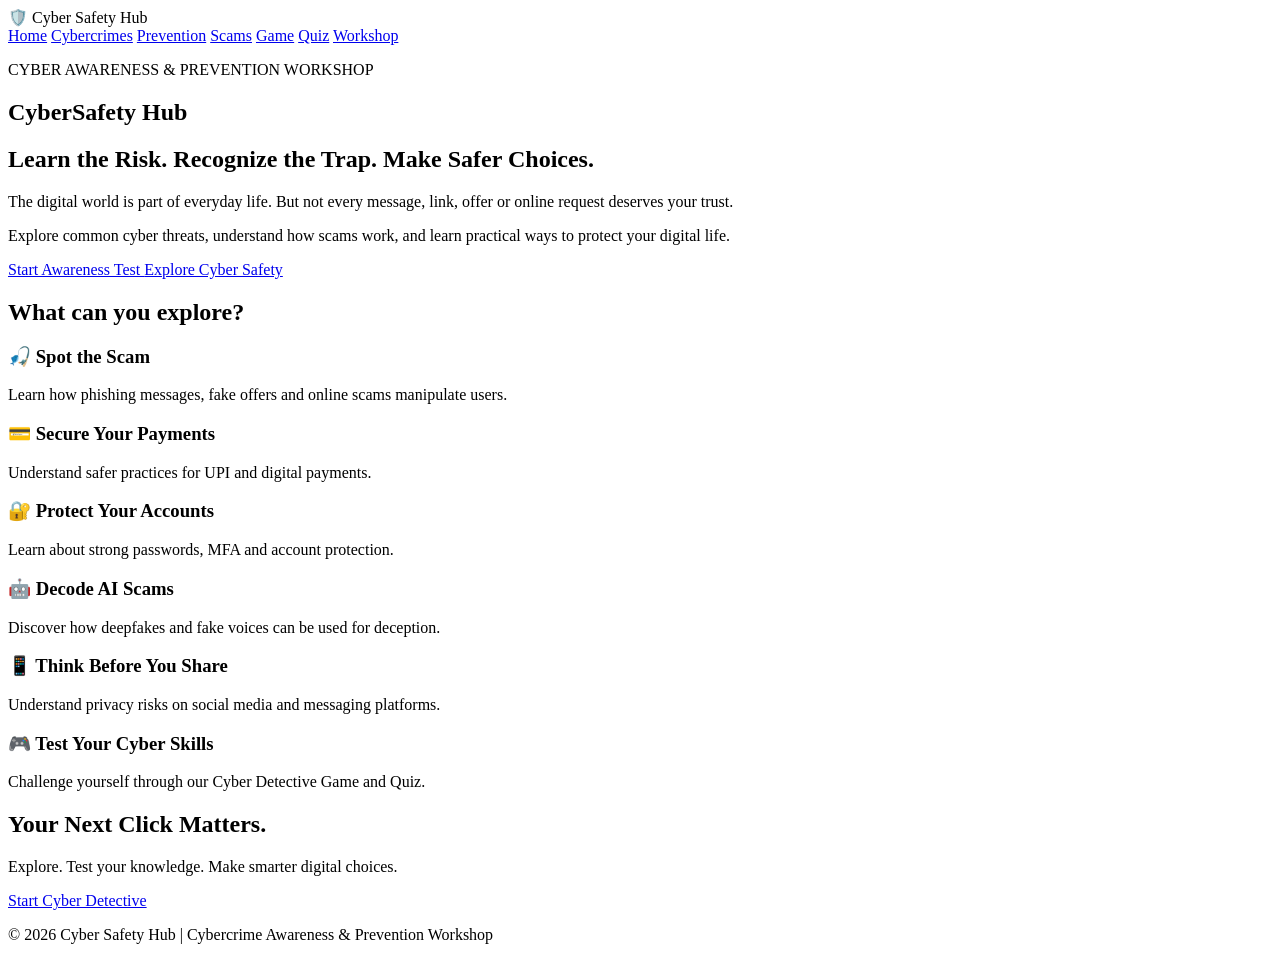
==== index.html @ ed31f47b "cyber awareness and prevention workshop" ====
<!DOCTYPE html>
<html lang="en">
<head>
    <meta charset="UTF-8">
    <meta name="viewport" content="width=device-width, initial-scale=1.0">

    <title>Cyber Safety Hub</title>

    <link rel="stylesheet" href="css/style.css">
</head>

<body>

<header>
    <nav class="navbar">

        <div class="logo">
            🛡️ Cyber Safety Hub
        </div>

        <div class="nav-links">
            <a href="index.html">Home</a>
            <a href="pages/cybercrimes.html">Cybercrimes</a>
            <a href="pages/prevention.html">Prevention</a>
            <a href="pages/scams.html">Scams</a>
            <a href="pages/game.html">Game</a>
            <a href="pages/quiz.html">Quiz</a>
            <a href="pages/workshop.html">Workshop</a>
        </div>

    </nav>
</header>


<main>

<section class="hero">

    <div class="hero-content">

        <p class="small-title">
            CYBER AWARENESS & PREVENTION WORKSHOP
        </p>

        <h1>
            CyberSafety Hub
        </h1>

        <h2>
            Learn the Risk. Recognize the Trap. Make Safer Choices.
        </h2>

        <p>
            The digital world is part of everyday life.
            But not every message, link, offer or online request
            deserves your trust.
        </p>

        <p>
            Explore common cyber threats, understand how scams work,
            and learn practical ways to protect your digital life.
        </p>

        <div class="buttons">

            <a href="https://forms.gle/2dHNPyvSGw75qEpR8"
               target="_blank"
               class="btn primary">
                Start Awareness Test
            </a>

            <a href="#learn"
               class="btn secondary">
                Explore Cyber Safety
            </a>

        </div>

    </div>

</section>


<section id="learn" class="section">

    <h2>What can you explore?</h2>

    <div class="cards">

        <div class="card">
            <h3>🎣 Spot the Scam</h3>
            <p>
                Learn how phishing messages, fake offers
                and online scams manipulate users.
            </p>
        </div>

        <div class="card">
            <h3>💳 Secure Your Payments</h3>
            <p>
                Understand safer practices for UPI
                and digital payments.
            </p>
        </div>

        <div class="card">
            <h3>🔐 Protect Your Accounts</h3>
            <p>
                Learn about strong passwords,
                MFA and account protection.
            </p>
        </div>

        <div class="card">
            <h3>🤖 Decode AI Scams</h3>
            <p>
                Discover how deepfakes and fake voices
                can be used for deception.
            </p>
        </div>

        <div class="card">
            <h3>📱 Think Before You Share</h3>
            <p>
                Understand privacy risks on social
                media and messaging platforms.
            </p>
        </div>

        <div class="card">
            <h3>🎮 Test Your Cyber Skills</h3>
            <p>
                Challenge yourself through our
                Cyber Detective Game and Quiz.
            </p>
        </div>

    </div>

</section>


<section class="callout">

    <h2>Your Next Click Matters.</h2>

    <p>
        Explore. Test your knowledge. Make smarter digital choices.
    </p>

    <a href="pages/game.html" class="btn primary">
        Start Cyber Detective
    </a>

</section>

</main>


<footer>

    <p>
        © 2026 Cyber Safety Hub | Cybercrime Awareness & Prevention Workshop
    </p>

</footer>

<script src="js/main.js"></script>

</body>
</html>
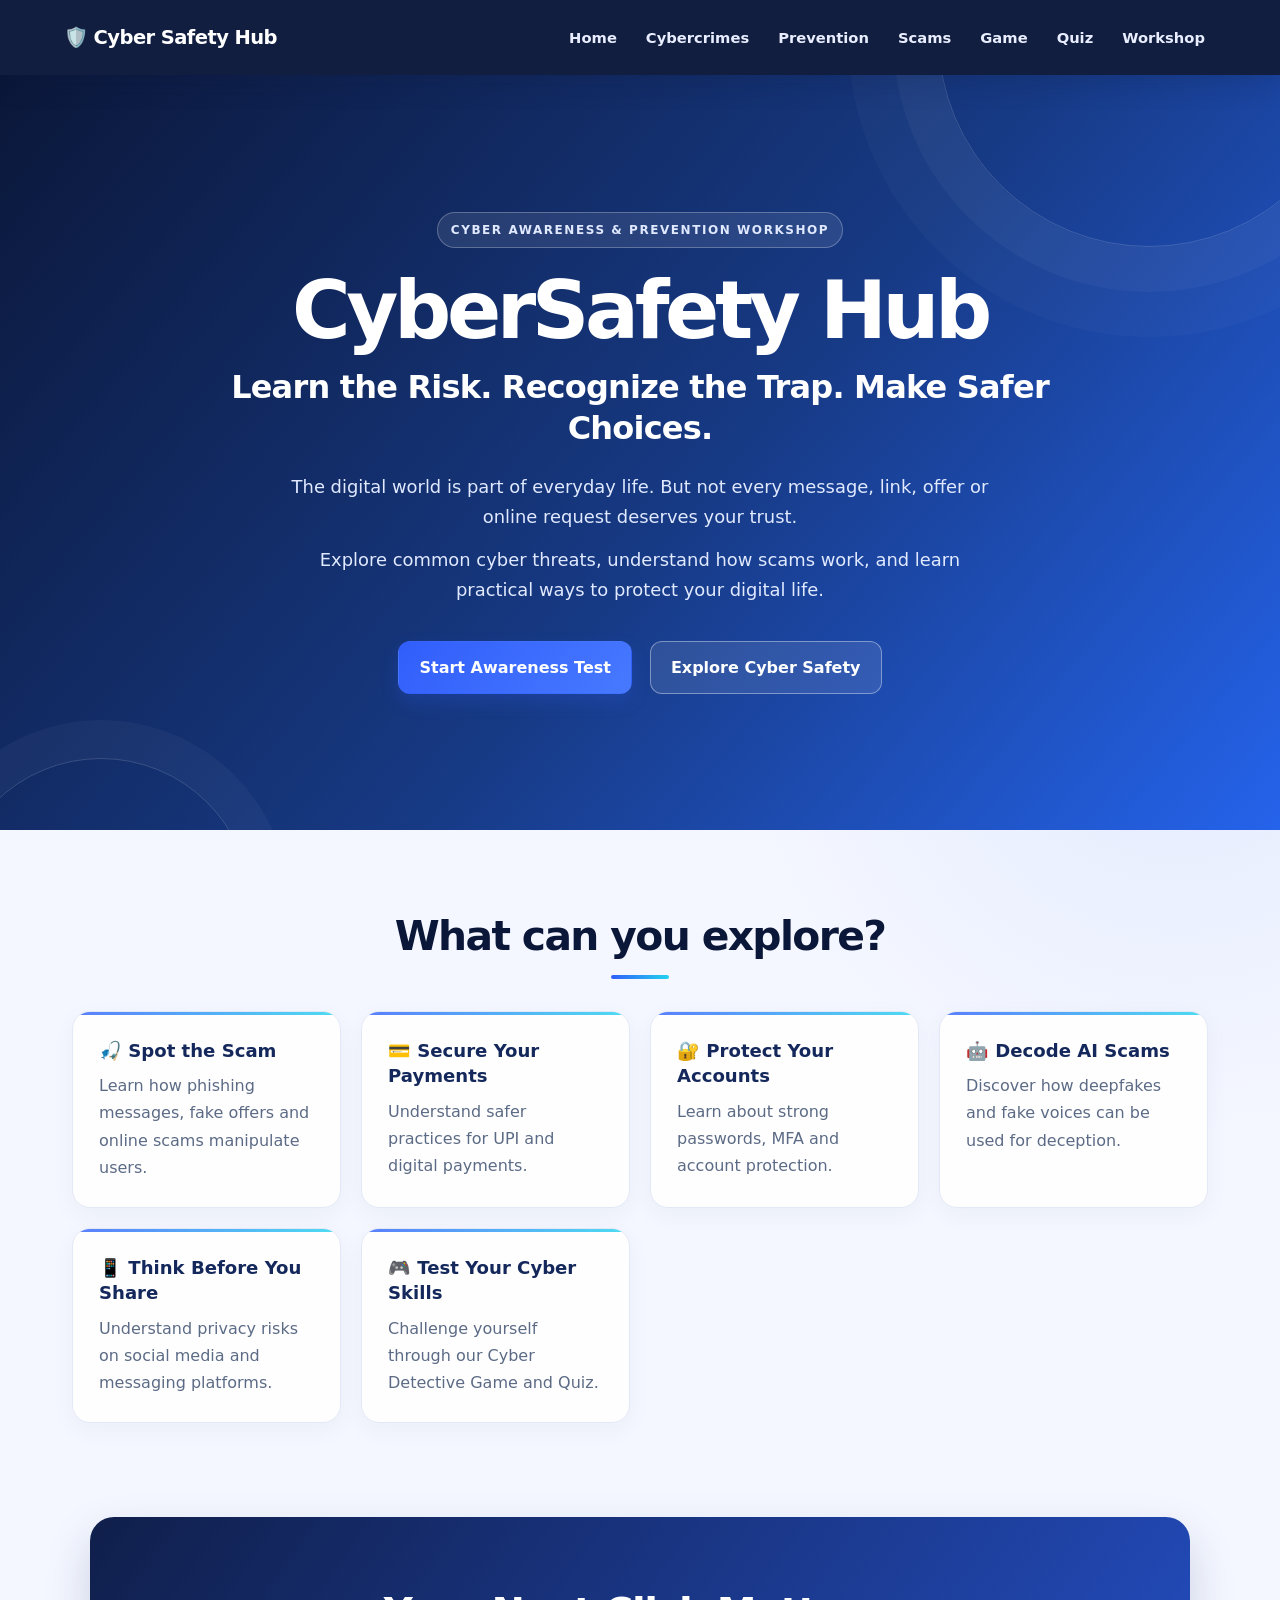
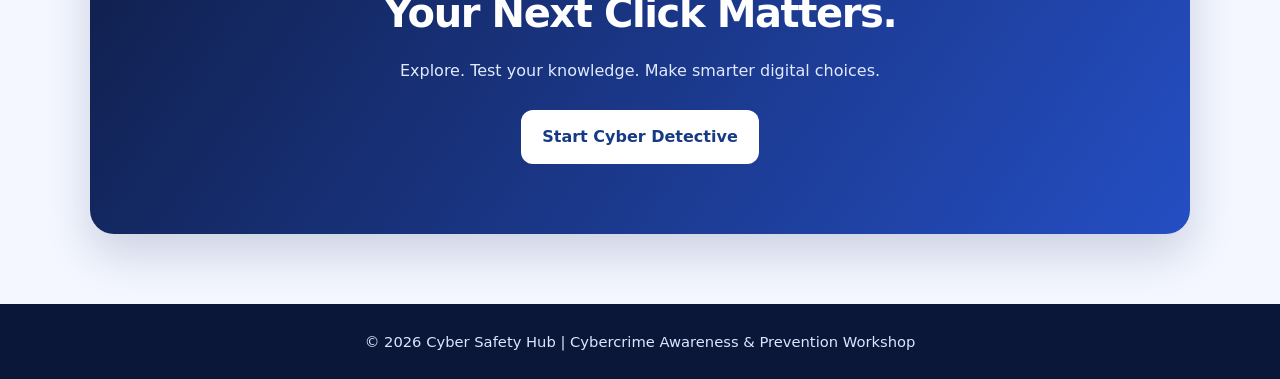
==== commit 141ad6c1: "Update Awareness Test Google Form link" ====
--- a/index.html
+++ b/index.html
@@ -63,7 +63,7 @@
 
         <div class="buttons">
 
-            <a href="https://forms.gle/2dHNPyvSGw75qEpR8"
+            <a href="https://forms.gle/Wnet2YFrooA3jLqL9"
                target="_blank"
                class="btn primary">
                 Start Awareness Test
--- a/css/style.css
+++ b/css/style.css
@@ -0,0 +1,192 @@
+/* Cyber Safety Hub — refreshed visual theme */
+:root {
+  --navy: #0b1739;
+  --navy-2: #14285c;
+  --blue: #315efb;
+  --cyan: #22d3ee;
+  --ink: #17233f;
+  --muted: #5c6b85;
+  --surface: #ffffff;
+  --page: #f4f7ff;
+  --line: #e2e8f5;
+  --shadow: 0 18px 45px rgba(22, 40, 85, .10);
+}
+* { box-sizing: border-box; margin: 0; padding: 0; }
+html { scroll-behavior: smooth; }
+body {
+  font-family: Inter, ui-sans-serif, system-ui, -apple-system, "Segoe UI", Arial, sans-serif;
+  background: var(--page);
+  background-image: radial-gradient(circle at 8% 8%, rgba(34,211,238,.10), transparent 26rem),
+                    radial-gradient(circle at 92% 35%, rgba(49,94,251,.08), transparent 28rem);
+  color: var(--ink);
+  line-height: 1.7;
+}
+a { transition: color .2s ease, background .2s ease, transform .2s ease, box-shadow .2s ease; }
+.navbar {
+  position: relative;
+  z-index: 5;
+  background: rgba(11, 23, 57, .97);
+  color: white;
+  padding: 17px clamp(18px, 5vw, 76px);
+  display: flex;
+  justify-content: space-between;
+  align-items: center;
+  gap: 18px;
+  flex-wrap: wrap;
+  box-shadow: 0 8px 28px rgba(11,23,57,.18);
+}
+.navbar h1, .logo { color: #fff; font-size: 1.22rem; font-weight: 800; letter-spacing: -.03em; }
+.nav-links { display: flex; align-items: center; gap: 7px; flex-wrap: wrap; }
+.nav-links a {
+  color: #e8eeff; text-decoration: none; font-size: .92rem; font-weight: 650;
+  padding: 8px 11px; border-radius: 9px;
+}
+.nav-links a:hover, .nav-links a:focus-visible { color: white; background: rgba(255,255,255,.13); outline: none; }
+.hero {
+  position: relative; overflow: hidden; text-align: center;
+  padding: clamp(70px, 10vw, 125px) 22px clamp(76px, 10vw, 130px);
+  color: white;
+  background: linear-gradient(130deg, #0b1739 0%, #173a85 55%, #2563eb 100%);
+}
+.hero::before, .hero::after {
+  content: ""; position: absolute; border-radius: 50%; pointer-events: none;
+  border: 1px solid rgba(255,255,255,.16);
+}
+.hero::before { width: 420px; height: 420px; top: -250px; right: -80px; box-shadow: 0 0 0 45px rgba(255,255,255,.035), 0 0 0 90px rgba(255,255,255,.025); }
+.hero::after { width: 300px; height: 300px; bottom: -230px; left: -50px; box-shadow: 0 0 0 38px rgba(255,255,255,.035); }
+.hero-content { position: relative; z-index: 1; max-width: 900px; margin: auto; }
+.small-title { display: inline-block; margin-bottom: 20px !important; padding: 7px 13px; border: 1px solid rgba(255,255,255,.26); border-radius: 999px; background: rgba(255,255,255,.09); color: #b9f5ff; font-size: .75rem !important; font-weight: 800; letter-spacing: .13em; }
+.hero h1 { margin-bottom: 12px; font-size: clamp(2.7rem, 7vw, 5rem); line-height: 1.08; letter-spacing: -.055em; }
+.hero h2 { max-width: 850px; margin: 0 auto 22px; font-size: clamp(1.35rem, 3vw, 2rem); line-height: 1.3; letter-spacing: -.025em; }
+.hero p { max-width: 720px; margin: 12px auto; color: #e0e9ff; font-size: clamp(1rem, 1.8vw, 1.12rem); }
+.buttons { display: flex; justify-content: center; align-items: center; flex-wrap: wrap; gap: 10px; margin-top: 27px; }
+.btn {
+  display: inline-flex; justify-content: center; align-items: center; gap: 8px;
+  margin: 8px 4px; padding: 12px 20px; border: 1px solid transparent;
+  background: linear-gradient(135deg, var(--blue), #4779ff); color: white;
+  text-decoration: none; font-weight: 750; border-radius: 12px;
+  box-shadow: 0 8px 18px rgba(49,94,251,.20); cursor: pointer; font: inherit;
+  font-weight: 750;
+}
+.btn:hover { transform: translateY(-2px); box-shadow: 0 12px 24px rgba(49,94,251,.28); }
+.btn:focus-visible, button:focus-visible, a:focus-visible { outline: 3px solid var(--cyan); outline-offset: 3px; }
+.btn.secondary { background: rgba(255,255,255,.10); border-color: rgba(255,255,255,.38); color: white; box-shadow: none; }
+.section, .container { max-width: 1180px; margin: 0 auto; padding: clamp(45px, 7vw, 82px) 22px; }
+.section > h2, .container > h2 { text-align: center; color: var(--navy); font-size: clamp(1.8rem, 4vw, 2.55rem); line-height: 1.2; letter-spacing: -.04em; }
+.section > h2::after, .container > h2::after { content: ""; display: block; width: 58px; height: 4px; margin: 14px auto 0; border-radius: 99px; background: linear-gradient(90deg, var(--blue), var(--cyan)); }
+.cards { display: grid; grid-template-columns: repeat(auto-fit, minmax(min(100%, 250px), 1fr)); gap: 20px; margin-top: 32px; }
+.card {
+  position: relative; overflow: hidden; background: rgba(255,255,255,.94);
+  padding: 26px; border: 1px solid var(--line); border-radius: 18px;
+  box-shadow: 0 7px 24px rgba(22,40,85,.045);
+  transition: transform .22s ease, box-shadow .22s ease, border-color .22s ease;
+}
+.card::before { content: ""; position: absolute; top: 0; left: 0; right: 0; height: 3px; background: linear-gradient(90deg, var(--blue), var(--cyan)); opacity: .8; }
+.card:hover { transform: translateY(-5px); box-shadow: var(--shadow); border-color: #c8d6ff; }
+.card h3 { margin-bottom: 9px; color: var(--navy-2); font-size: 1.13rem; line-height: 1.4; }
+.card p { color: var(--muted); }
+.page-header {
+  text-align: center; padding: clamp(42px, 7vw, 72px) 20px;
+  background: linear-gradient(135deg, #e6f7ff, #e9edff);
+  border-bottom: 1px solid #dce6ff;
+}
+.page-header h2, .page-header h1 { color: var(--navy); font-size: clamp(2rem, 5vw, 3rem); letter-spacing: -.04em; line-height: 1.2; }
+.page-header p { max-width: 680px; margin: 12px auto 0; color: var(--muted); font-size: 1.05rem; }
+.page-title { text-align: center; padding: 55px 20px; background: linear-gradient(135deg, #e6f7ff, #e9edff); }
+.page-title h1 { color: var(--navy); font-size: clamp(2rem, 5vw, 3rem); }
+.page-title p { color: var(--muted); margin-top: 8px; }
+.callout {
+  margin: 12px auto 70px; max-width: 1100px; padding: clamp(32px, 6vw, 62px) 22px;
+  text-align: center; color: white; border-radius: 24px;
+  background: linear-gradient(125deg, #101f4b, #244ec3);
+  box-shadow: 0 20px 45px rgba(20,40,92,.18);
+}
+.callout h2 { font-size: clamp(1.8rem, 4vw, 2.5rem); letter-spacing: -.035em; }
+.callout p { margin: 10px auto 18px; color: #e1eaff; }
+.callout .btn { background: white; color: #173a85; box-shadow: none; }
+.question-box {
+  width: min(700px, calc(100% - 32px)); margin: 34px auto; padding: clamp(22px, 5vw, 36px);
+  background: white; border: 1px solid var(--line); border-radius: 20px; box-shadow: var(--shadow);
+}
+.question-box h3 { margin: 12px 0 18px; color: var(--navy); font-size: 1.25rem; line-height: 1.5; }
+#score { color: var(--blue); font-size: .9rem; font-weight: 800; }
+.option, #options button, #quizOptions button {
+  display: block; width: 100%; padding: 14px 16px; margin: 10px 0;
+  border: 1px solid #dce4f3; background: #f8faff; color: var(--ink);
+  border-radius: 11px; cursor: pointer; text-align: left; font: inherit;
+  transition: background .18s ease, border-color .18s ease, transform .18s ease;
+}
+.option:hover, #options button:hover, #quizOptions button:hover { background: #edf3ff; border-color: #9db6ff; transform: translateX(2px); }
+button:disabled { cursor: not-allowed; opacity: .72; }
+.result { margin-top: 18px; padding: 14px 16px; border-radius: 11px; background: #eef4ff; color: #203b76; }
+.warning { margin-top: 12px; padding: 12px; background: #fff4e5; border-radius: 10px; color: #8a4510; }
+.safe { margin-top: 12px; padding: 12px; background: #e9fbf1; border-radius: 10px; color: #17633b; }
+footer { text-align: center; background: var(--navy); color: #dce6ff; padding: 25px 18px; margin-top: 50px; font-size: .92rem; }
+@media (max-width: 760px) {
+  .navbar { align-items: flex-start; flex-direction: column; padding: 16px 20px; }
+  .nav-links { gap: 4px; }
+  .nav-links a { padding: 7px 9px; }
+  .hero { padding-top: 68px; }
+  .section, .container { padding-left: 16px; padding-right: 16px; }
+  .callout { margin-left: 16px; margin-right: 16px; border-radius: 18px; }
+}
+@media (prefers-reduced-motion: reduce) {
+  *, *::before, *::after { scroll-behavior: auto !important; transition-duration: .01ms !important; animation-duration: .01ms !important; }
+}
+
+
+/* Distinct visual identities for each learning section */
+body.theme-crimes { --blue: #e85d3f; --cyan: #ffbd69; --page: #fff7f3; --line: #f5d9ce; }
+body.theme-crimes { background-image: radial-gradient(circle at 8% 8%, rgba(255,140,105,.16), transparent 26rem), radial-gradient(circle at 92% 35%, rgba(232,93,63,.09), transparent 28rem); }
+body.theme-crimes .page-header, body.theme-crimes .page-title { background: linear-gradient(125deg, #fff0e8, #ffe0d2); border-color: #f5c6b4; }
+body.theme-crimes .card { border-radius: 8px 22px 22px 22px; box-shadow: 0 10px 0 rgba(232,93,63,.07), 0 12px 28px rgba(120,54,35,.07); }
+body.theme-crimes .card::before { height: 6px; background: linear-gradient(90deg, #e85d3f, #ffbd69); }
+
+body.theme-prevention { --blue: #16845b; --cyan: #71d6a7; --page: #f1fbf5; --line: #d5eee0; }
+body.theme-prevention { background-image: radial-gradient(circle at 12% 8%, rgba(113,214,167,.18), transparent 26rem), radial-gradient(circle at 90% 40%, rgba(22,132,91,.08), transparent 28rem); }
+body.theme-prevention .page-header, body.theme-prevention .page-title { background: linear-gradient(130deg, #e3f9eb, #d4f2e4); border-color: #c7e9d6; }
+body.theme-prevention .card { border-radius: 24px 24px 24px 7px; background: #fbfffc; }
+body.theme-prevention .card::before { left: 18px; right: auto; top: 18px; width: 38px; height: 5px; border-radius: 10px; background: #16845b; }
+body.theme-prevention .card h3 { padding-top: 10px; }
+
+body.theme-scams { --blue: #c02654; --cyan: #ff9aab; --page: #fff4f6; --line: #f4d4de; }
+body.theme-scams { background-image: radial-gradient(circle at 8% 8%, rgba(255,154,171,.16), transparent 26rem), radial-gradient(circle at 92% 35%, rgba(192,38,84,.08), transparent 28rem); }
+body.theme-scams .page-header, body.theme-scams .page-title { background: linear-gradient(130deg, #ffe8ee, #fbd5e0); border-color: #f0c0d0; }
+body.theme-scams .card { border: 1px solid #f0c6d3; border-left: 5px solid #c02654; border-radius: 14px; }
+body.theme-scams .card::before { display: none; }
+body.theme-scams .warning { background: #fff0d9; border-left: 3px solid #ef9a28; }
+body.theme-scams .safe { background: #e7f8ef; border-left: 3px solid #20a46b; }
+
+body.theme-game { --blue: #7c5cff; --cyan: #46e7d5; --page: #0b1024; --line: #29335b; --ink: #f2f5ff; --muted: #b2bddc; --navy: #111936; --navy-2: #dce5ff; --surface: #151d3a; --shadow: 0 24px 65px rgba(0,0,0,.28); }
+body.theme-game { background-color: #0b1024; background-image: radial-gradient(circle at 10% 20%, rgba(124,92,255,.2), transparent 28rem), radial-gradient(circle at 90% 55%, rgba(70,231,213,.11), transparent 30rem); color: #f2f5ff; }
+body.theme-game .navbar { background: rgba(7,11,28,.97); border-bottom: 1px solid #29335b; }
+body.theme-game .page-header { background: linear-gradient(130deg, #17153b, #102e45); border-color: #29335b; }
+body.theme-game .page-header h2 { color: #f4f1ff; }
+body.theme-game .page-header p { color: #c2c9e7; }
+body.theme-game .question-box { position: relative; background: linear-gradient(145deg, #171d3c, #11182f); border: 1px solid #38416c; border-radius: 26px; box-shadow: 0 0 0 1px rgba(124,92,255,.12), 0 25px 70px rgba(0,0,0,.35); }
+body.theme-game .question-box::before { content: "MISSION CARD"; display: inline-block; padding: 5px 10px; border-radius: 7px; background: rgba(124,92,255,.18); color: #b9adff; font-size: .72rem; font-weight: 900; letter-spacing: .14em; }
+body.theme-game .question-box h3 { color: #f5f4ff; font-size: clamp(1.2rem, 2.5vw, 1.55rem); }
+body.theme-game #score { display: inline-block; float: right; color: #46e7d5; padding: 5px 10px; border: 1px solid #2e666c; border-radius: 999px; }
+body.theme-game #options button { background: #20294b; border-color: #39456f; color: #f0f3ff; border-radius: 13px; padding: 15px 17px; }
+body.theme-game #options button:hover { background: #2b3560; border-color: #8e7bff; }
+body.theme-game #options button:disabled { opacity: .62; }
+body.theme-game .result { background: #20294b; color: #dbe4ff; border: 1px solid #39456f; }
+body.theme-game .btn { background: linear-gradient(135deg, #7c5cff, #3e9dff); }
+
+body.theme-quiz { --blue: #087e8b; --cyan: #51d6c7; --page: #effbfc; --line: #cfecef; }
+body.theme-quiz { background-image: radial-gradient(circle at 10% 10%, rgba(81,214,199,.17), transparent 26rem), radial-gradient(circle at 90% 35%, rgba(8,126,139,.08), transparent 28rem); }
+body.theme-quiz .page-header { background: linear-gradient(130deg, #d9f8f4, #dceffb); border-color: #c4e8e8; }
+body.theme-quiz .question-box { border-top: 6px solid #087e8b; border-radius: 10px 10px 24px 24px; }
+body.theme-quiz #quizOptions button { background: #f0fbfa; border-color: #c9e9e6; }
+body.theme-quiz #quizOptions button:hover { background: #dff7f3; border-color: #58bfb6; }
+
+body.theme-workshop { --blue: #7848b8; --cyan: #e2a7ff; --page: #f8f3ff; --line: #e6d8f6; }
+body.theme-workshop { background-image: radial-gradient(circle at 10% 10%, rgba(226,167,255,.18), transparent 26rem), radial-gradient(circle at 90% 35%, rgba(120,72,184,.08), transparent 28rem); }
+body.theme-workshop .page-header { background: linear-gradient(130deg, #f0e4ff, #e4e9ff); border-color: #dfd0f3; }
+body.theme-workshop .card { background: linear-gradient(145deg, #fff, #fbf7ff); border-radius: 22px 8px 22px 8px; }
+body.theme-workshop .card::before { background: linear-gradient(90deg, #7848b8, #e2a7ff); height: 5px; }
+
+@media (max-width: 760px) {
+  body.theme-game .question-box { margin-top: 22px; }
+  body.theme-game #score { float: none; display: table; margin-top: 12px; }
+}
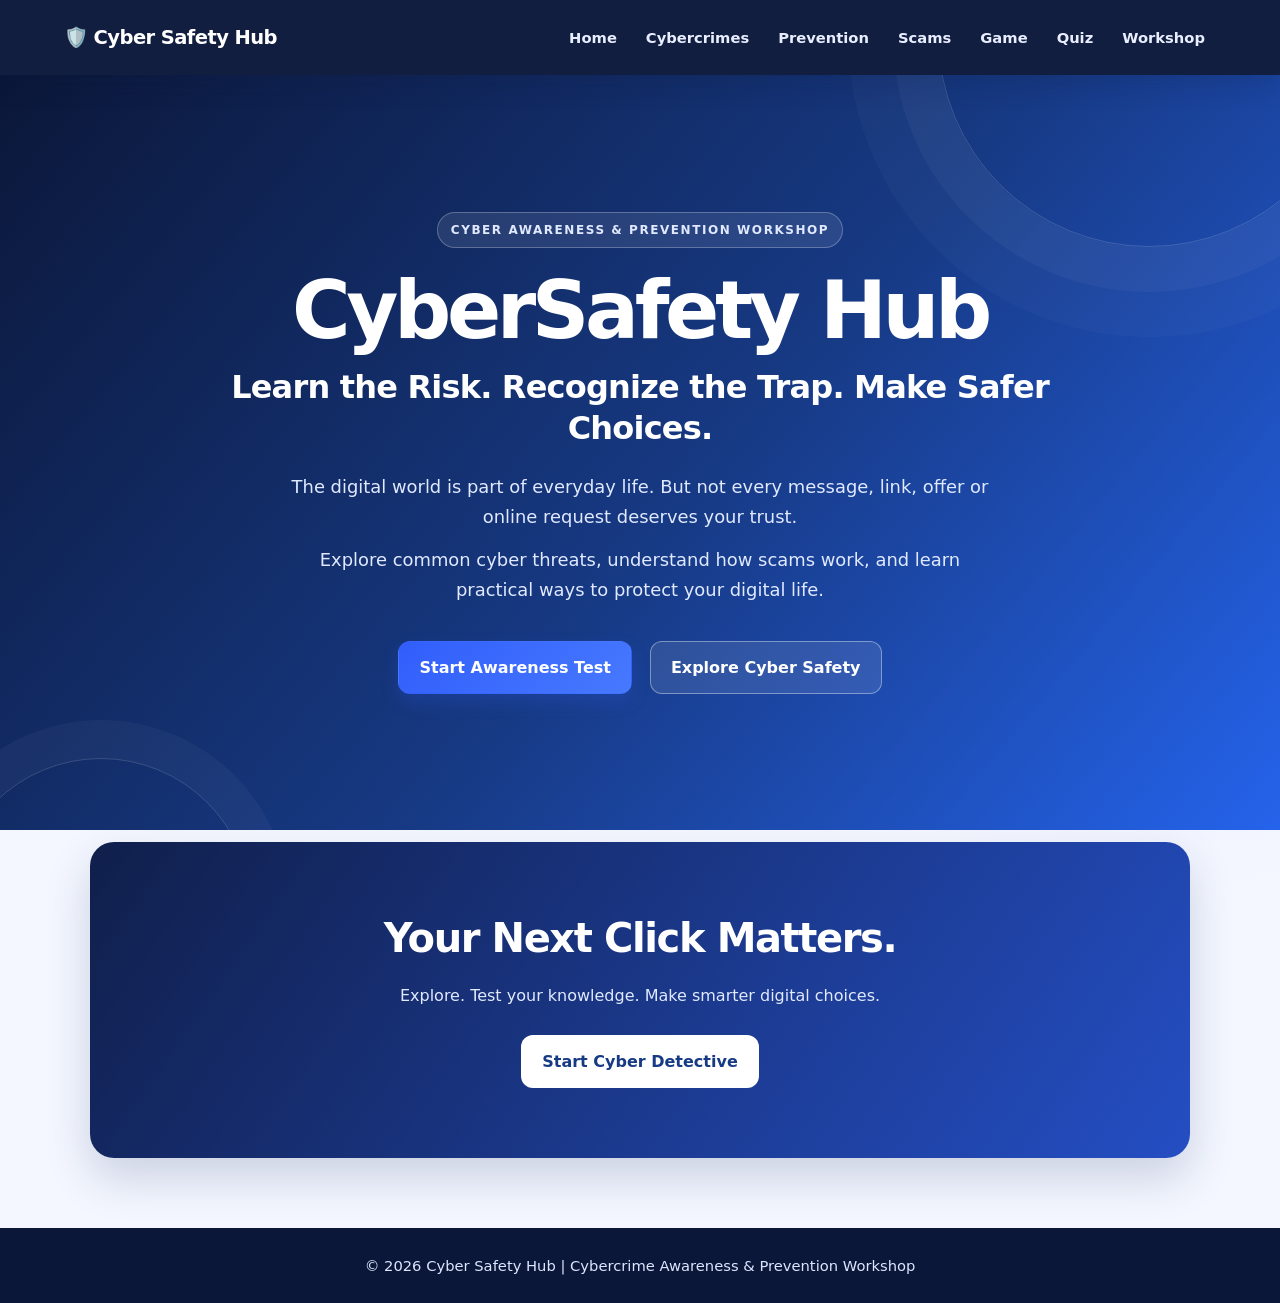
==== commit 00606219: "Link Explore Cyber Safety to its own page" ====
--- a/index.html
+++ b/index.html
@@ -69,7 +69,7 @@
                 Start Awareness Test
             </a>
 
-            <a href="#learn"
+            <a href="pages/explore.html"
                class="btn secondary">
                 Explore Cyber Safety
             </a>
@@ -81,63 +81,7 @@
 </section>
 
 
-<section id="learn" class="section">
 
-    <h2>What can you explore?</h2>
-
-    <div class="cards">
-
-        <div class="card">
-            <h3>🎣 Spot the Scam</h3>
-            <p>
-                Learn how phishing messages, fake offers
-                and online scams manipulate users.
-            </p>
-        </div>
-
-        <div class="card">
-            <h3>💳 Secure Your Payments</h3>
-            <p>
-                Understand safer practices for UPI
-                and digital payments.
-            </p>
-        </div>
-
-        <div class="card">
-            <h3>🔐 Protect Your Accounts</h3>
-            <p>
-                Learn about strong passwords,
-                MFA and account protection.
-            </p>
-        </div>
-
-        <div class="card">
-            <h3>🤖 Decode AI Scams</h3>
-            <p>
-                Discover how deepfakes and fake voices
-                can be used for deception.
-            </p>
-        </div>
-
-        <div class="card">
-            <h3>📱 Think Before You Share</h3>
-            <p>
-                Understand privacy risks on social
-                media and messaging platforms.
-            </p>
-        </div>
-
-        <div class="card">
-            <h3>🎮 Test Your Cyber Skills</h3>
-            <p>
-                Challenge yourself through our
-                Cyber Detective Game and Quiz.
-            </p>
-        </div>
-
-    </div>
-
-</section>
 
 
 <section class="callout">
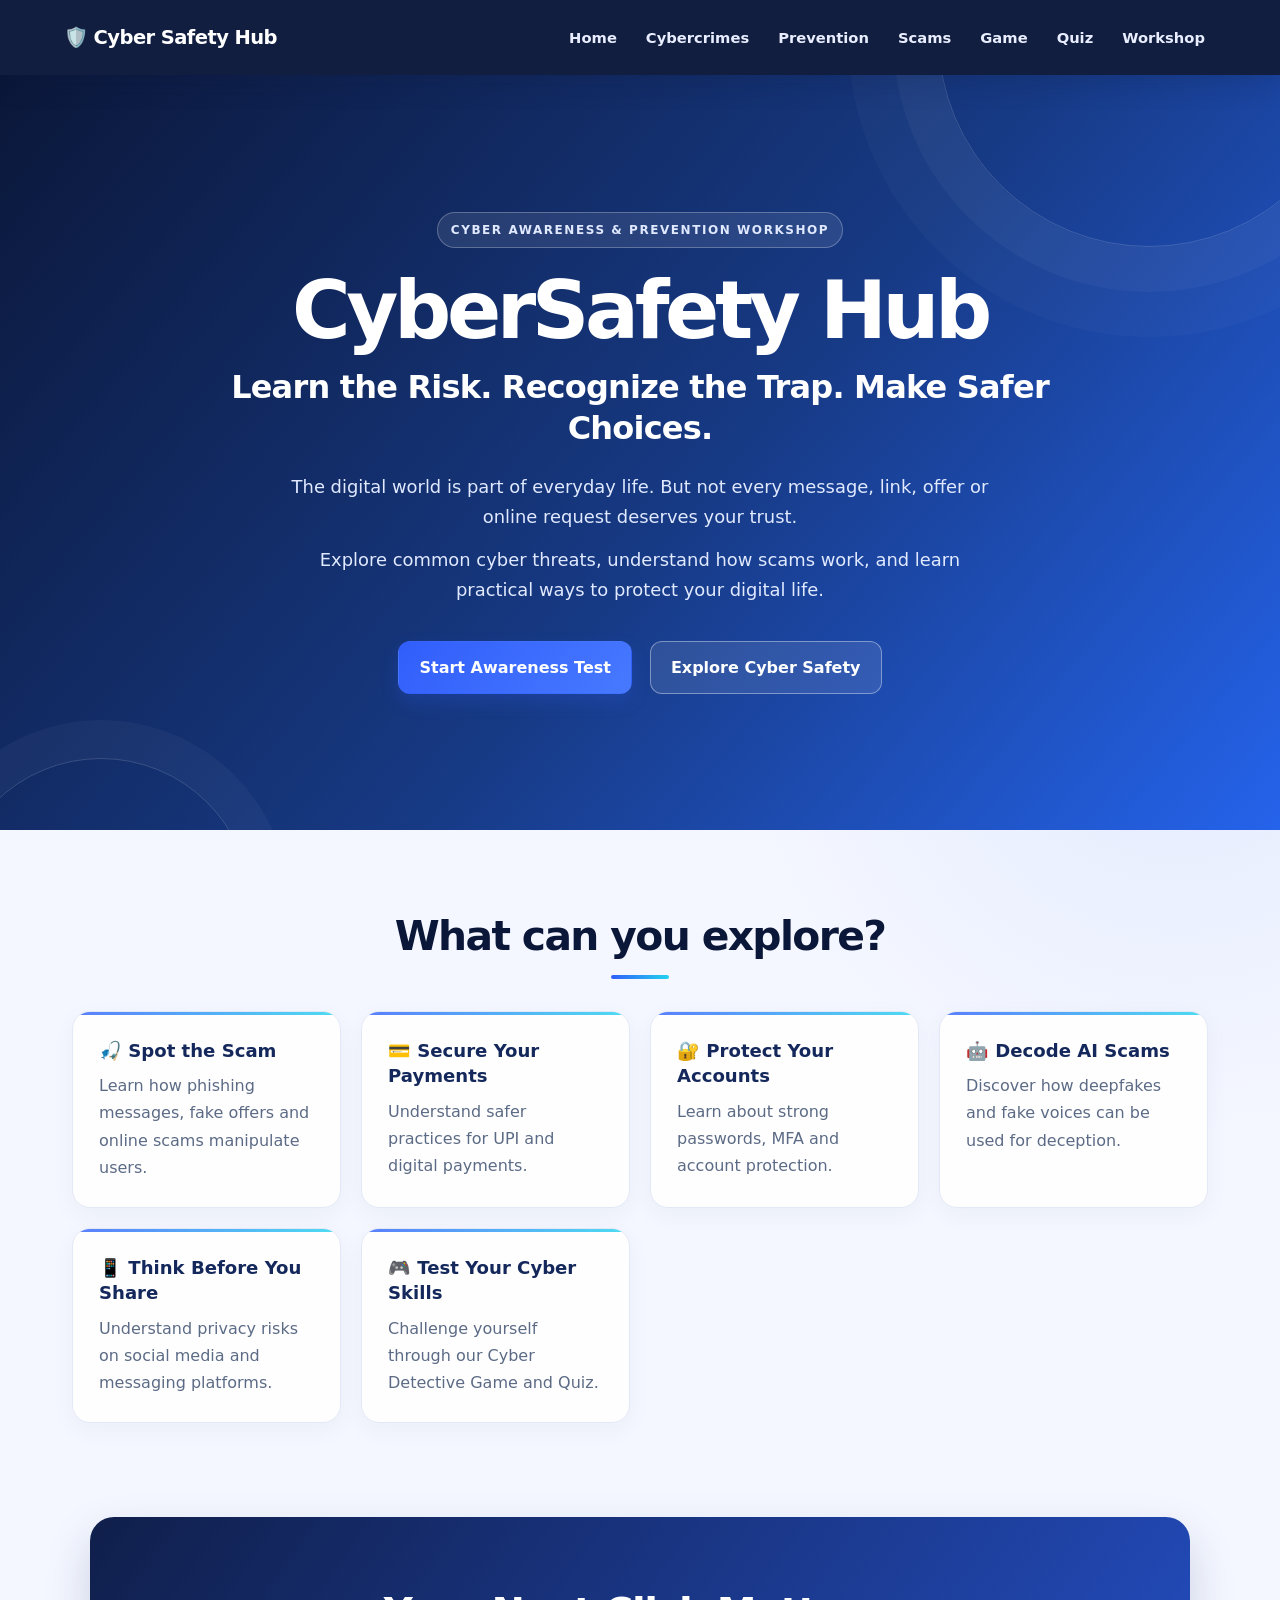
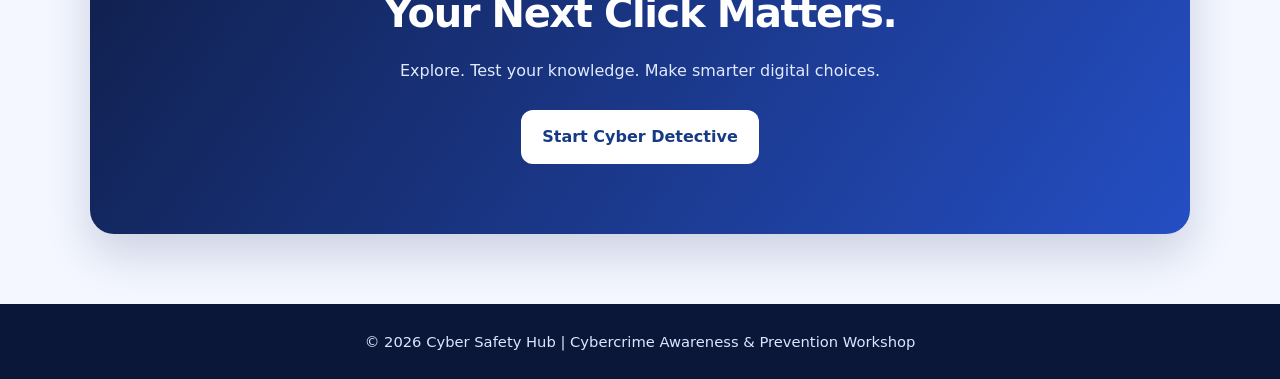
==== commit 8d0ada64: "Restore original home page Explore section" ====
--- a/index.html
+++ b/index.html
@@ -69,7 +69,7 @@
                 Start Awareness Test
             </a>
 
-            <a href="pages/explore.html"
+            <a href="#learn"
                class="btn secondary">
                 Explore Cyber Safety
             </a>
@@ -81,7 +81,63 @@
 </section>
 
 
+<section id="learn" class="section">
 
+    <h2>What can you explore?</h2>
+
+    <div class="cards">
+
+        <div class="card">
+            <h3>🎣 Spot the Scam</h3>
+            <p>
+                Learn how phishing messages, fake offers
+                and online scams manipulate users.
+            </p>
+        </div>
+
+        <div class="card">
+            <h3>💳 Secure Your Payments</h3>
+            <p>
+                Understand safer practices for UPI
+                and digital payments.
+            </p>
+        </div>
+
+        <div class="card">
+            <h3>🔐 Protect Your Accounts</h3>
+            <p>
+                Learn about strong passwords,
+                MFA and account protection.
+            </p>
+        </div>
+
+        <div class="card">
+            <h3>🤖 Decode AI Scams</h3>
+            <p>
+                Discover how deepfakes and fake voices
+                can be used for deception.
+            </p>
+        </div>
+
+        <div class="card">
+            <h3>📱 Think Before You Share</h3>
+            <p>
+                Understand privacy risks on social
+                media and messaging platforms.
+            </p>
+        </div>
+
+        <div class="card">
+            <h3>🎮 Test Your Cyber Skills</h3>
+            <p>
+                Challenge yourself through our
+                Cyber Detective Game and Quiz.
+            </p>
+        </div>
+
+    </div>
+
+</section>
 
 
 <section class="callout">
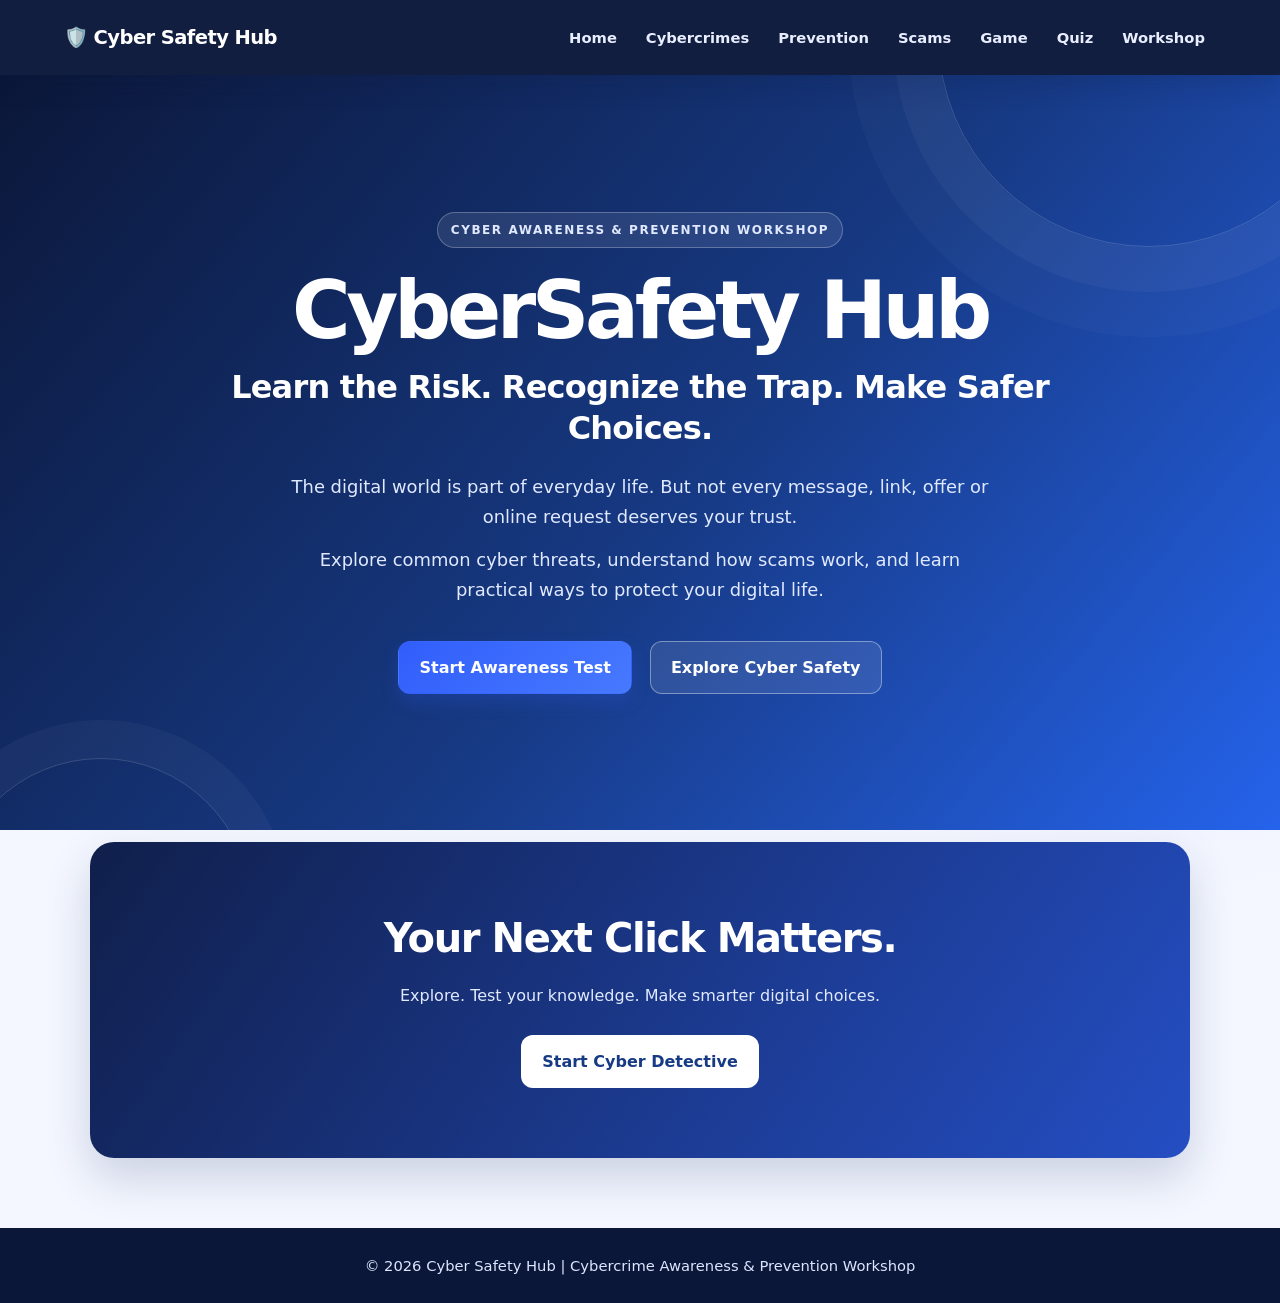
==== commit 18a6ce49: "Link Explore button to separate Explore page" ====
--- a/index.html
+++ b/index.html
@@ -69,70 +69,11 @@
                 Start Awareness Test
             </a>
 
-            <a href="#learn"
+            <a href="pages/explore.html"
                class="btn secondary">
                 Explore Cyber Safety
             </a>
 
-        </div>
-
-    </div>
-
-</section>
-
-
-<section id="learn" class="section">
-
-    <h2>What can you explore?</h2>
-
-    <div class="cards">
-
-        <div class="card">
-            <h3>🎣 Spot the Scam</h3>
-            <p>
-                Learn how phishing messages, fake offers
-                and online scams manipulate users.
-            </p>
-        </div>
-
-        <div class="card">
-            <h3>💳 Secure Your Payments</h3>
-            <p>
-                Understand safer practices for UPI
-                and digital payments.
-            </p>
-        </div>
-
-        <div class="card">
-            <h3>🔐 Protect Your Accounts</h3>
-            <p>
-                Learn about strong passwords,
-                MFA and account protection.
-            </p>
-        </div>
-
-        <div class="card">
-            <h3>🤖 Decode AI Scams</h3>
-            <p>
-                Discover how deepfakes and fake voices
-                can be used for deception.
-            </p>
-        </div>
-
-        <div class="card">
-            <h3>📱 Think Before You Share</h3>
-            <p>
-                Understand privacy risks on social
-                media and messaging platforms.
-            </p>
-        </div>
-
-        <div class="card">
-            <h3>🎮 Test Your Cyber Skills</h3>
-            <p>
-                Challenge yourself through our
-                Cyber Detective Game and Quiz.
-            </p>
         </div>
 
     </div>
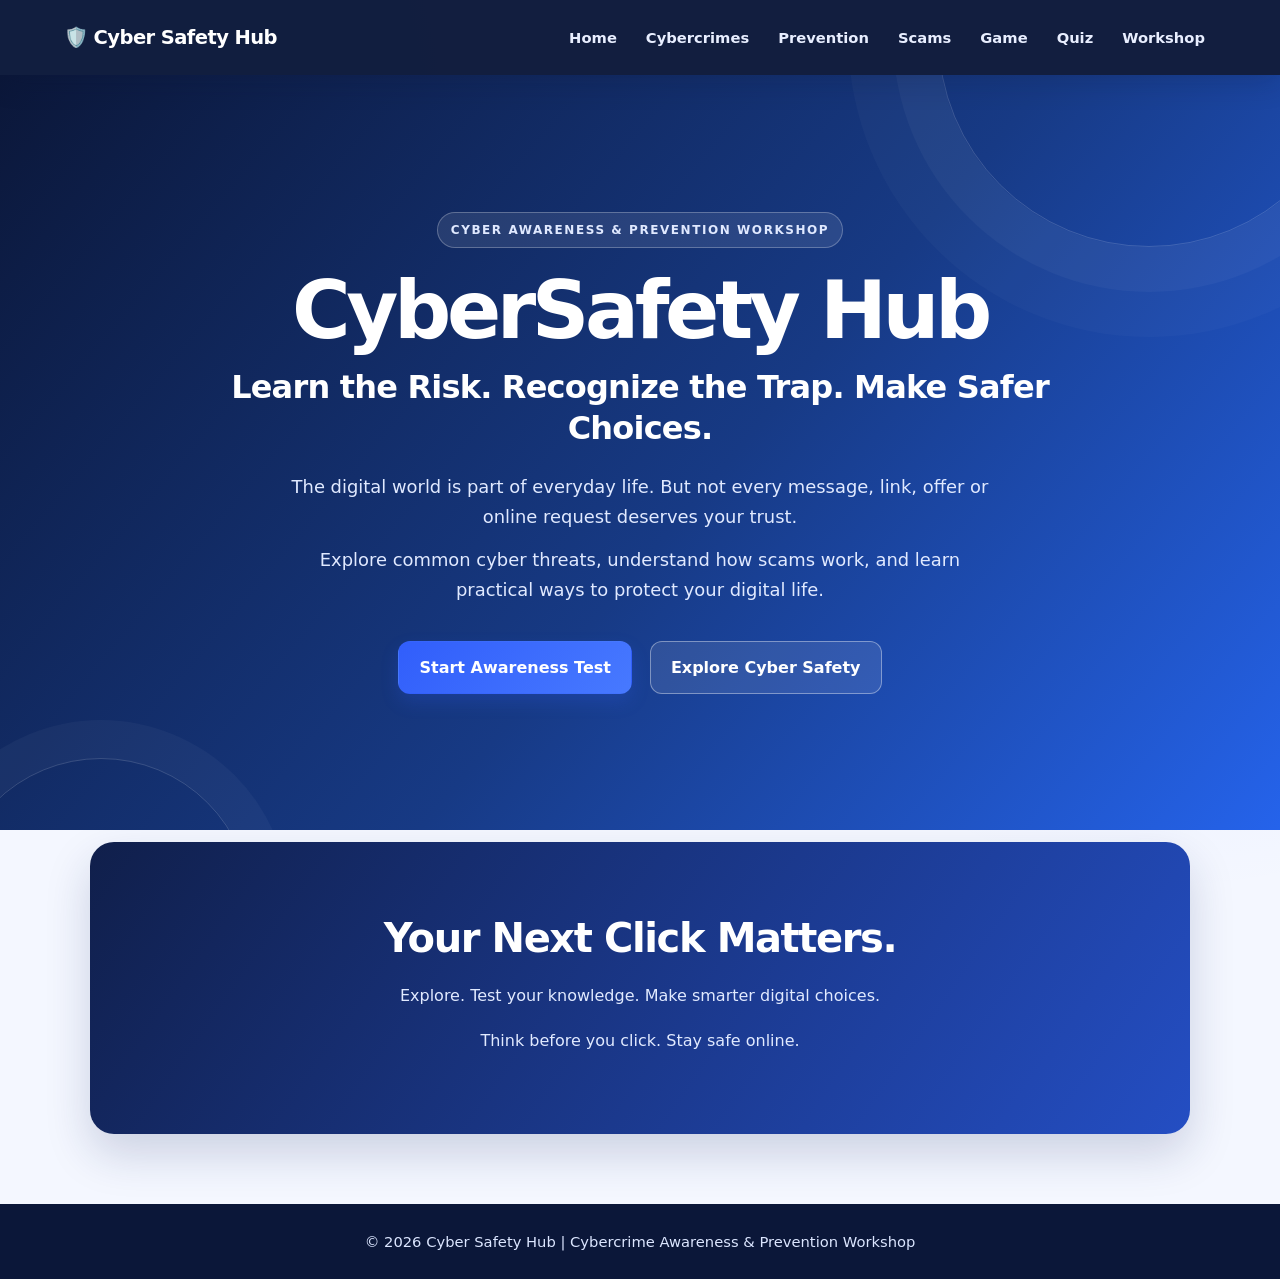
==== commit ac287b15: "Replace home Cyber Detective button with safety thought" ====
--- a/index.html
+++ b/index.html
@@ -89,9 +89,9 @@
         Explore. Test your knowledge. Make smarter digital choices.
     </p>
 
-    <a href="pages/game.html" class="btn primary">
-        Start Cyber Detective
-    </a>
+    <p>
+        Think before you click. Stay safe online.
+    </p>
 
 </section>
 
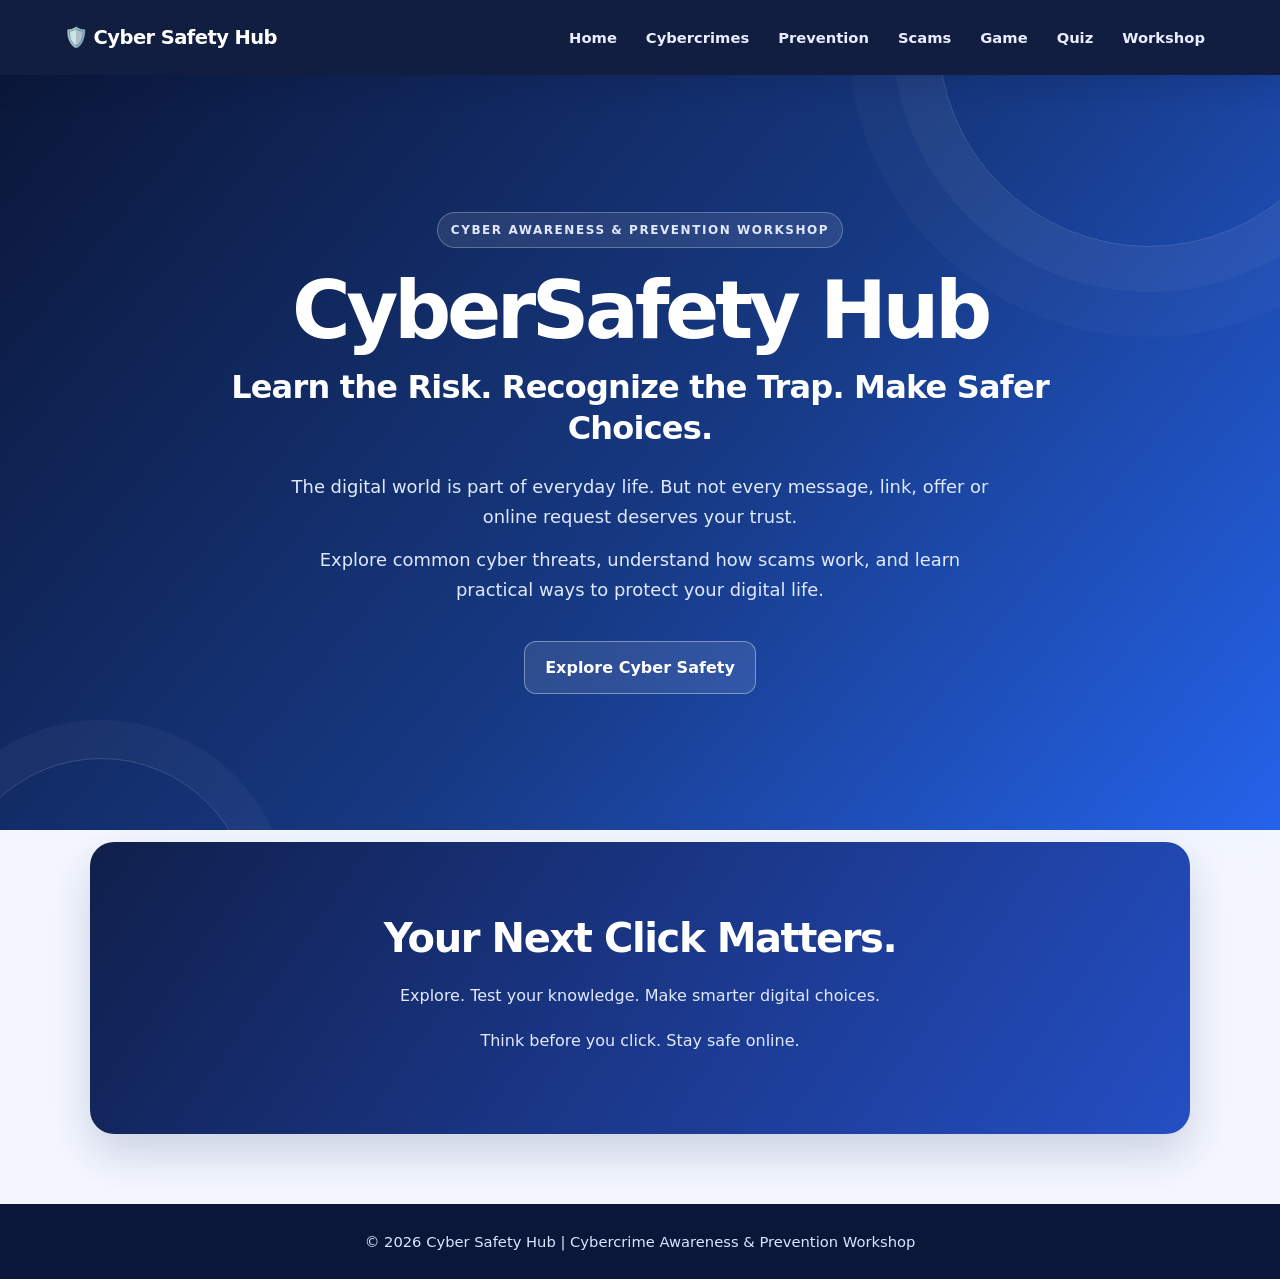
==== commit d8523f58: "Move awareness test link off home page" ====
--- a/index.html
+++ b/index.html
@@ -63,12 +63,6 @@
 
         <div class="buttons">
 
-            <a href="https://forms.gle/Wnet2YFrooA3jLqL9"
-               target="_blank"
-               class="btn primary">
-                Start Awareness Test
-            </a>
-
             <a href="pages/explore.html"
                class="btn secondary">
                 Explore Cyber Safety
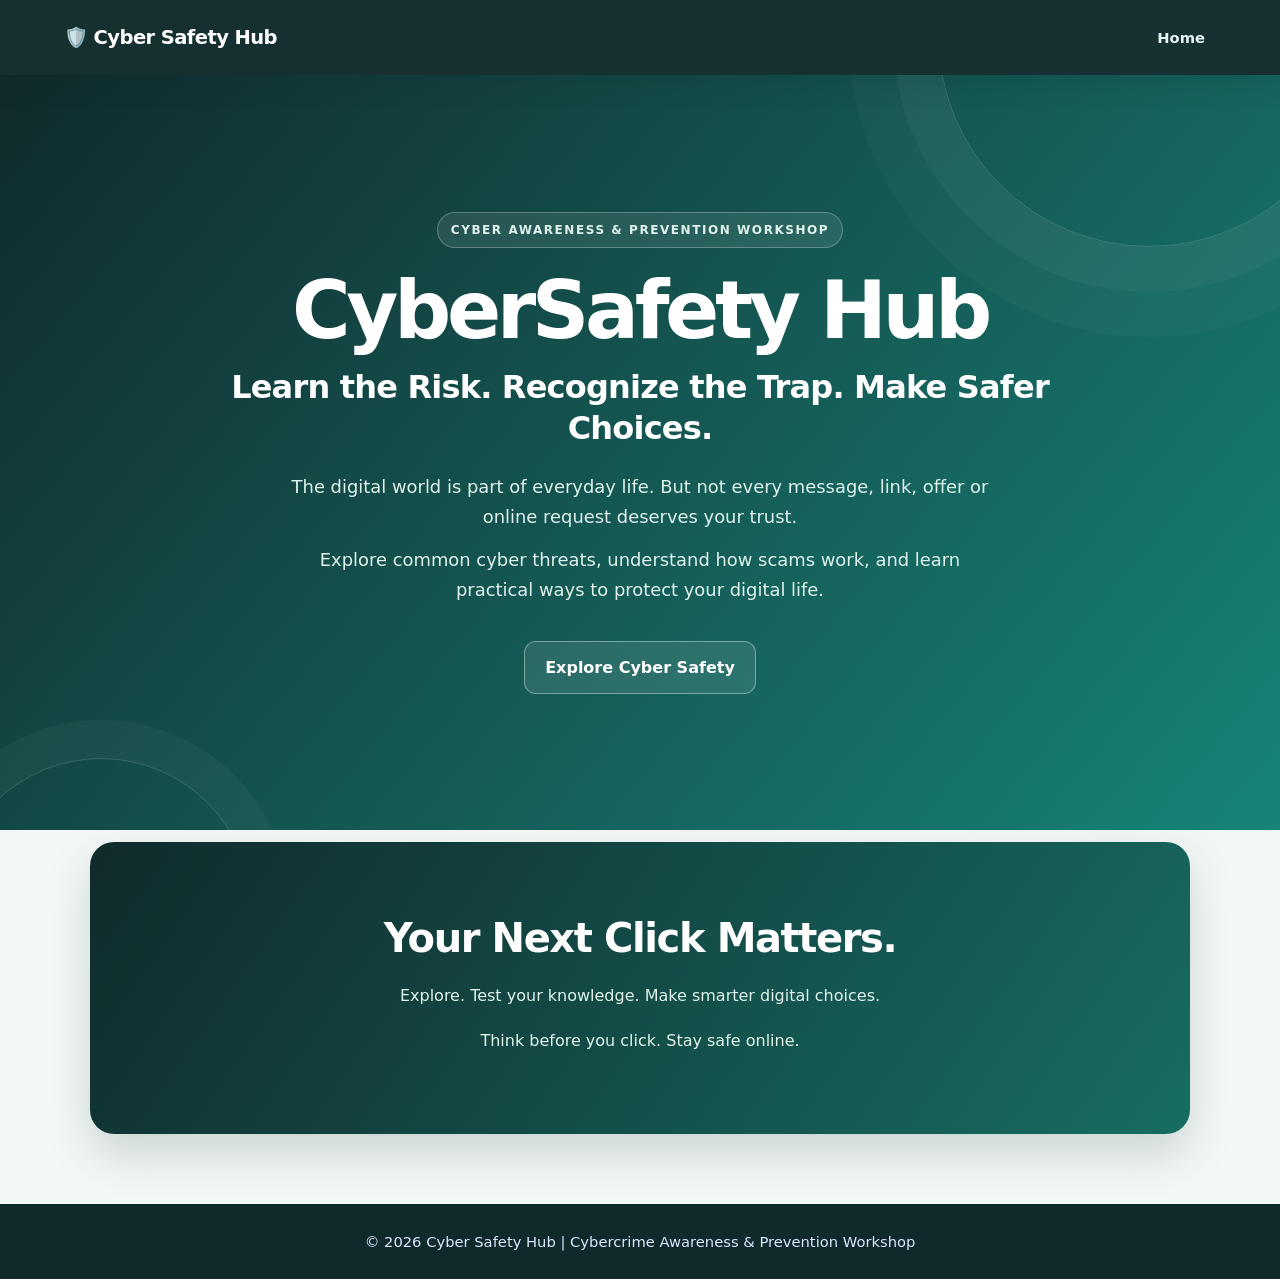
==== commit 7a6f7761: "Keep only Home in page navigation" ====
--- a/index.html
+++ b/index.html
@@ -20,12 +20,6 @@
 
         <div class="nav-links">
             <a href="index.html">Home</a>
-            <a href="pages/cybercrimes.html">Cybercrimes</a>
-            <a href="pages/prevention.html">Prevention</a>
-            <a href="pages/scams.html">Scams</a>
-            <a href="pages/game.html">Game</a>
-            <a href="pages/quiz.html">Quiz</a>
-            <a href="pages/workshop.html">Workshop</a>
         </div>
 
     </nav>
--- a/css/style.css
+++ b/css/style.css
@@ -1,23 +1,23 @@
 /* Cyber Safety Hub — refreshed visual theme */
 :root {
-  --navy: #0b1739;
-  --navy-2: #14285c;
-  --blue: #315efb;
-  --cyan: #22d3ee;
-  --ink: #17233f;
-  --muted: #5c6b85;
+  --navy: #102a2b;
+  --navy-2: #174847;
+  --blue: #167d70;
+  --cyan: #65d6b3;
+  --ink: #1b3030;
+  --muted: #5b7070;
   --surface: #ffffff;
-  --page: #f4f7ff;
-  --line: #e2e8f5;
-  --shadow: 0 18px 45px rgba(22, 40, 85, .10);
+  --page: #f3f8f6;
+  --line: #dce9e4;
+  --shadow: 0 18px 45px rgba(16, 55, 48, .10);
 }
 * { box-sizing: border-box; margin: 0; padding: 0; }
 html { scroll-behavior: smooth; }
 body {
   font-family: Inter, ui-sans-serif, system-ui, -apple-system, "Segoe UI", Arial, sans-serif;
   background: var(--page);
-  background-image: radial-gradient(circle at 8% 8%, rgba(34,211,238,.10), transparent 26rem),
-                    radial-gradient(circle at 92% 35%, rgba(49,94,251,.08), transparent 28rem);
+  background-image: radial-gradient(circle at 8% 8%, rgba(101,214,179,.13), transparent 26rem),
+                    radial-gradient(circle at 92% 35%, rgba(22,125,112,.08), transparent 28rem);
   color: var(--ink);
   line-height: 1.7;
 }
@@ -25,7 +25,7 @@
 .navbar {
   position: relative;
   z-index: 5;
-  background: rgba(11, 23, 57, .97);
+  background: rgba(16, 42, 43, .97);
   color: white;
   padding: 17px clamp(18px, 5vw, 76px);
   display: flex;
@@ -33,12 +33,12 @@
   align-items: center;
   gap: 18px;
   flex-wrap: wrap;
-  box-shadow: 0 8px 28px rgba(11,23,57,.18);
+  box-shadow: 0 8px 28px rgba(16,42,43,.18);
 }
 .navbar h1, .logo { color: #fff; font-size: 1.22rem; font-weight: 800; letter-spacing: -.03em; }
 .nav-links { display: flex; align-items: center; gap: 7px; flex-wrap: wrap; }
 .nav-links a {
-  color: #e8eeff; text-decoration: none; font-size: .92rem; font-weight: 650;
+  color: #e6f5ef; text-decoration: none; font-size: .92rem; font-weight: 650;
   padding: 8px 11px; border-radius: 9px;
 }
 .nav-links a:hover, .nav-links a:focus-visible { color: white; background: rgba(255,255,255,.13); outline: none; }
@@ -46,7 +46,7 @@
   position: relative; overflow: hidden; text-align: center;
   padding: clamp(70px, 10vw, 125px) 22px clamp(76px, 10vw, 130px);
   color: white;
-  background: linear-gradient(130deg, #0b1739 0%, #173a85 55%, #2563eb 100%);
+  background: linear-gradient(130deg, #102a2b 0%, #155b56 55%, #168477 100%);
 }
 .hero::before, .hero::after {
   content: ""; position: absolute; border-radius: 50%; pointer-events: none;
@@ -55,20 +55,20 @@
 .hero::before { width: 420px; height: 420px; top: -250px; right: -80px; box-shadow: 0 0 0 45px rgba(255,255,255,.035), 0 0 0 90px rgba(255,255,255,.025); }
 .hero::after { width: 300px; height: 300px; bottom: -230px; left: -50px; box-shadow: 0 0 0 38px rgba(255,255,255,.035); }
 .hero-content { position: relative; z-index: 1; max-width: 900px; margin: auto; }
-.small-title { display: inline-block; margin-bottom: 20px !important; padding: 7px 13px; border: 1px solid rgba(255,255,255,.26); border-radius: 999px; background: rgba(255,255,255,.09); color: #b9f5ff; font-size: .75rem !important; font-weight: 800; letter-spacing: .13em; }
+.small-title { display: inline-block; margin-bottom: 20px !important; padding: 7px 13px; border: 1px solid rgba(255,255,255,.26); border-radius: 999px; background: rgba(255,255,255,.09); color: #baf7e3; font-size: .75rem !important; font-weight: 800; letter-spacing: .13em; }
 .hero h1 { margin-bottom: 12px; font-size: clamp(2.7rem, 7vw, 5rem); line-height: 1.08; letter-spacing: -.055em; }
 .hero h2 { max-width: 850px; margin: 0 auto 22px; font-size: clamp(1.35rem, 3vw, 2rem); line-height: 1.3; letter-spacing: -.025em; }
-.hero p { max-width: 720px; margin: 12px auto; color: #e0e9ff; font-size: clamp(1rem, 1.8vw, 1.12rem); }
+.hero p { max-width: 720px; margin: 12px auto; color: #e0f2ec; font-size: clamp(1rem, 1.8vw, 1.12rem); }
 .buttons { display: flex; justify-content: center; align-items: center; flex-wrap: wrap; gap: 10px; margin-top: 27px; }
 .btn {
   display: inline-flex; justify-content: center; align-items: center; gap: 8px;
   margin: 8px 4px; padding: 12px 20px; border: 1px solid transparent;
-  background: linear-gradient(135deg, var(--blue), #4779ff); color: white;
+  background: linear-gradient(135deg, var(--blue), #28a58b); color: white;
   text-decoration: none; font-weight: 750; border-radius: 12px;
-  box-shadow: 0 8px 18px rgba(49,94,251,.20); cursor: pointer; font: inherit;
+  box-shadow: 0 8px 18px rgba(22,125,112,.20); cursor: pointer; font: inherit;
   font-weight: 750;
 }
-.btn:hover { transform: translateY(-2px); box-shadow: 0 12px 24px rgba(49,94,251,.28); }
+.btn:hover { transform: translateY(-2px); box-shadow: 0 12px 24px rgba(22,125,112,.25); }
 .btn:focus-visible, button:focus-visible, a:focus-visible { outline: 3px solid var(--cyan); outline-offset: 3px; }
 .btn.secondary { background: rgba(255,255,255,.10); border-color: rgba(255,255,255,.38); color: white; box-shadow: none; }
 .section, .container { max-width: 1180px; margin: 0 auto; padding: clamp(45px, 7vw, 82px) 22px; }
@@ -82,13 +82,13 @@
   transition: transform .22s ease, box-shadow .22s ease, border-color .22s ease;
 }
 .card::before { content: ""; position: absolute; top: 0; left: 0; right: 0; height: 3px; background: linear-gradient(90deg, var(--blue), var(--cyan)); opacity: .8; }
-.card:hover { transform: translateY(-5px); box-shadow: var(--shadow); border-color: #c8d6ff; }
+.card:hover { transform: translateY(-5px); box-shadow: var(--shadow); border-color: #b9ddd0; }
 .card h3 { margin-bottom: 9px; color: var(--navy-2); font-size: 1.13rem; line-height: 1.4; }
 .card p { color: var(--muted); }
 .page-header {
   text-align: center; padding: clamp(42px, 7vw, 72px) 20px;
-  background: linear-gradient(135deg, #e6f7ff, #e9edff);
-  border-bottom: 1px solid #dce6ff;
+  background: linear-gradient(135deg, #e4f5ee, #e0f0ed);
+  border-bottom: 1px solid #d4e7df;
 }
 .page-header h2, .page-header h1 { color: var(--navy); font-size: clamp(2rem, 5vw, 3rem); letter-spacing: -.04em; line-height: 1.2; }
 .page-header p { max-width: 680px; margin: 12px auto 0; color: var(--muted); font-size: 1.05rem; }
@@ -98,12 +98,12 @@
 .callout {
   margin: 12px auto 70px; max-width: 1100px; padding: clamp(32px, 6vw, 62px) 22px;
   text-align: center; color: white; border-radius: 24px;
-  background: linear-gradient(125deg, #101f4b, #244ec3);
-  box-shadow: 0 20px 45px rgba(20,40,92,.18);
+  background: linear-gradient(125deg, #102a2b, #176d63);
+  box-shadow: 0 20px 45px rgba(16,55,48,.18);
 }
 .callout h2 { font-size: clamp(1.8rem, 4vw, 2.5rem); letter-spacing: -.035em; }
-.callout p { margin: 10px auto 18px; color: #e1eaff; }
-.callout .btn { background: white; color: #173a85; box-shadow: none; }
+.callout p { margin: 10px auto 18px; color: #e1f5ec; }
+.callout .btn { background: white; color: #15554d; box-shadow: none; }
 .question-box {
   width: min(700px, calc(100% - 32px)); margin: 34px auto; padding: clamp(22px, 5vw, 36px);
   background: white; border: 1px solid var(--line); border-radius: 20px; box-shadow: var(--shadow);
